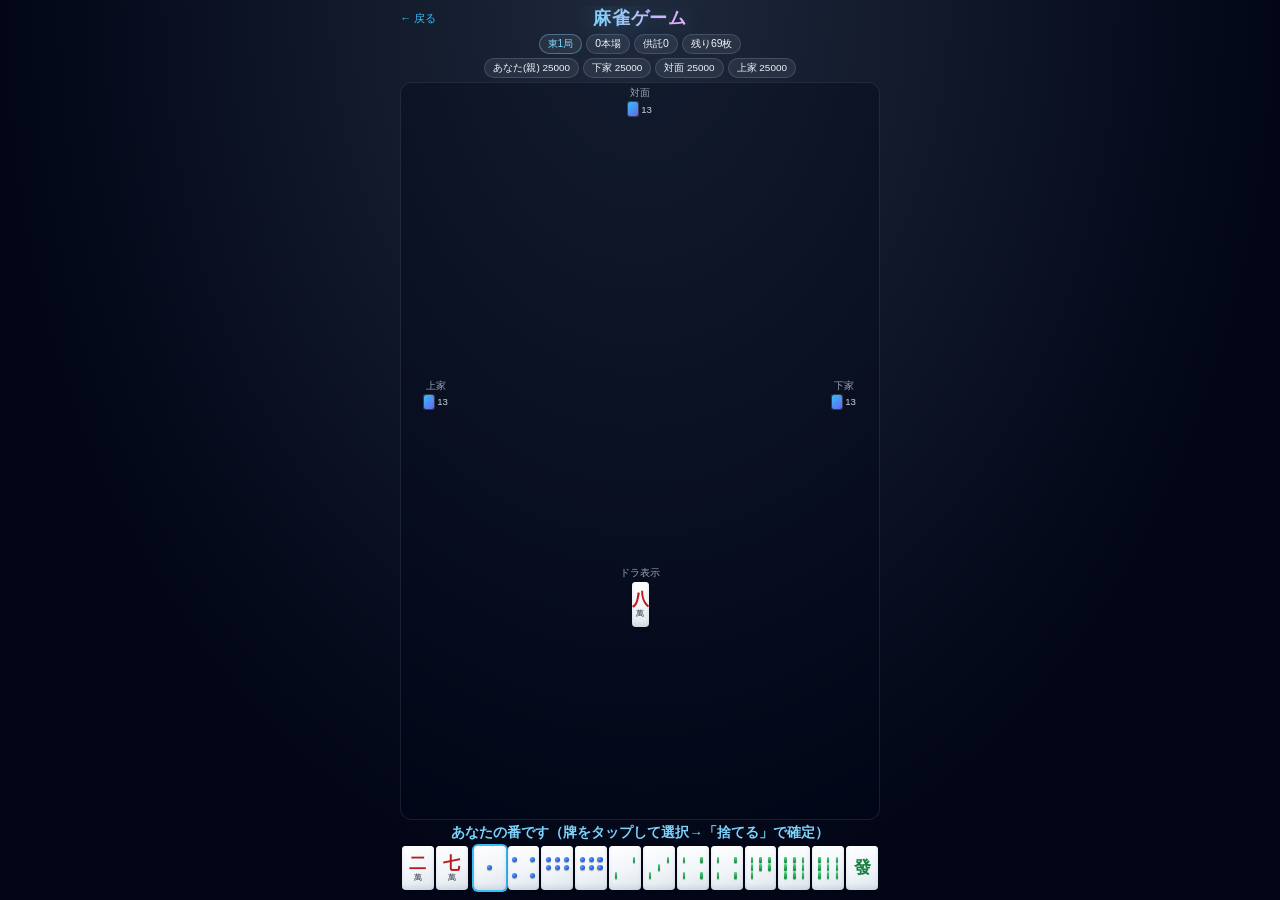
==== mahjong-game/index.html @ b835c9bc "麻雀ゲーム（4人打ち・CPU対戦）の土台を追加 鳴きなしの最小プレイループ（配牌・ツモ・ロン・流局・半荘進行・点数計算） と、CSSのみで描画する牌デザインまでを実装。ポン・チー・カン等の鳴き対応は " ====
<!DOCTYPE html>
<html lang="ja">
<head>
<meta charset="UTF-8">
<meta name="viewport" content="width=device-width, initial-scale=1.0">
<title>麻雀ゲーム</title>
<link rel="stylesheet" href="style.css">
</head>
<body>
  <main>
    <div class="header">
      <a class="back-link" href="../index.html">← 戻る</a>
      <h1>麻雀ゲーム</h1>
    </div>

    <div class="status-bar" id="status-bar"></div>

    <div class="scores-bar" id="scores-bar"></div>

    <div class="table">
      <div class="seat seat-top">
        <p class="seat-label">対面</p>
        <div class="tile-backs" id="hand-count-top"></div>
        <div class="discard-grid" id="discard-top"></div>
      </div>
      <div class="seat seat-left">
        <p class="seat-label">上家</p>
        <div class="tile-backs" id="hand-count-left"></div>
        <div class="discard-grid" id="discard-left"></div>
      </div>
      <div class="seat seat-center">
        <p class="seat-label">ドラ表示</p>
        <div class="dora-tiles" id="dora-tiles"></div>
      </div>
      <div class="seat seat-right">
        <p class="seat-label">下家</p>
        <div class="tile-backs" id="hand-count-right"></div>
        <div class="discard-grid" id="discard-right"></div>
      </div>
      <div class="result-overlay" id="result-overlay"></div>
    </div>

    <p id="message" class="message"></p>

    <div class="hand-row" id="hand-row"></div>

    <div class="action-buttons" id="action-buttons">
      <button class="act-btn" id="btn-discard" hidden>捨てる</button>
      <button class="act-btn" id="btn-riichi" hidden>リーチ</button>
      <button class="act-btn" id="btn-tsumo" hidden>ツモ</button>
      <button class="act-btn" id="btn-ron" hidden>ロン</button>
      <button class="act-btn" id="btn-pon" hidden>ポン</button>
      <button class="act-btn" id="btn-chi" hidden>チー</button>
      <button class="act-btn" id="btn-kan" hidden>カン</button>
      <button class="act-btn act-skip" id="btn-skip" hidden>スキップ</button>
    </div>
  </main>

  <script src="script/tiles.js"></script>
  <script src="script/hand-utils.js"></script>
  <script src="script/shanten.js"></script>
  <script src="script/yaku.js"></script>
  <script src="script/scoring.js"></script>
  <script src="script/ai.js"></script>
  <script src="script/game.js"></script>
  <script src="script/ui.js"></script>
  <script src="script/main.js"></script>
</body>
</html>
---- mahjong-game/style.css ----
* {
  box-sizing: border-box;
}

html, body {
  overscroll-behavior: none;
}

body {
  font-family: "Trebuchet MS", "Segoe UI", "Hiragino Kaku Gothic ProN", sans-serif;
  background: radial-gradient(ellipse at top, #1e293b 0%, #020617 70%);
  color: #f1f5f9;
  display: flex;
  justify-content: center;
  padding: 6px 6px calc(6px + env(safe-area-inset-bottom)) 6px;
  height: 100vh;
  height: 100dvh;
  margin: 0;
  overflow: hidden;
  touch-action: none;
}

main {
  width: 100%;
  max-width: 480px;
  height: 100%;
  min-height: 0;
  overflow: hidden;
  text-align: center;
  display: flex;
  flex-direction: column;
  align-items: center;
  gap: 4px;
}

.header {
  flex-shrink: 0;
  position: relative;
  width: 100%;
  display: flex;
  align-items: center;
  justify-content: center;
}

.back-link {
  position: absolute;
  left: 0;
  top: 50%;
  transform: translateY(-50%);
  font-size: 0.7rem;
  color: #38bdf8;
  text-decoration: none;
  white-space: nowrap;
}

.back-link:hover {
  text-decoration: underline;
}

h1 {
  font-size: 1.1rem;
  margin: 0;
  letter-spacing: 0.04em;
  background: linear-gradient(90deg, #7dd3fc, #f0abfc);
  -webkit-background-clip: text;
  background-clip: text;
  color: transparent;
  text-shadow: 0 0 24px rgba(125, 211, 252, 0.35);
}

.status-bar,
.scores-bar {
  flex-shrink: 0;
  display: flex;
  align-items: center;
  justify-content: center;
  gap: 4px;
  flex-wrap: wrap;
  width: 100%;
}

.chip,
.score-chip {
  background: rgba(148, 163, 184, 0.12);
  border: 1px solid rgba(148, 163, 184, 0.25);
  border-radius: 999px;
  padding: 2px 8px;
  font-size: 0.65rem;
  white-space: nowrap;
}

.chip-round {
  color: #7dd3fc;
  border-color: rgba(125, 211, 252, 0.4);
}

.score-chip {
  font-size: 0.62rem;
}

/* ---- table ---- */

.table {
  flex: 1 1 auto;
  min-height: 0;
  width: 100%;
  overflow: hidden;
  display: grid;
  grid-template-columns: 62px 1fr 62px;
  grid-template-rows: minmax(0, 1fr) minmax(0, 1.5fr);
  grid-template-areas:
    "top top top"
    "left center right";
  gap: 3px;
  background: rgba(2, 6, 23, 0.35);
  border: 1px solid rgba(148, 163, 184, 0.15);
  border-radius: 12px;
  padding: 4px;
}

.seat {
  min-width: 0;
  min-height: 0;
  overflow: hidden;
  display: flex;
  flex-direction: column;
  align-items: center;
  gap: 2px;
}

.seat-top {
  grid-area: top;
}

.seat-left {
  grid-area: left;
}

.seat-right {
  grid-area: right;
}

.seat-center {
  grid-area: center;
  justify-content: center;
}

.seat-label {
  flex-shrink: 0;
  margin: 0;
  font-size: 0.6rem;
  color: #94a3b8;
}

.tile-backs {
  flex-shrink: 0;
  display: flex;
  align-items: center;
  gap: 3px;
  font-size: 0.6rem;
  color: #cbd5e1;
}

.back-tile {
  display: inline-block;
  width: 10px;
  height: 14px;
  border-radius: 2px;
  background: linear-gradient(135deg, #38bdf8, #6366f1);
  box-shadow: 0 0 0 1px rgba(148, 163, 184, 0.3);
}

.discard-grid {
  flex: 1 1 auto;
  min-height: 0;
  width: 100%;
  overflow-y: auto;
  display: grid;
  grid-template-columns: repeat(5, 1fr);
  gap: 2px;
  align-content: start;
  scrollbar-width: none;
}

.discard-grid::-webkit-scrollbar {
  display: none;
}

.d-tile {
  border-radius: 3px;
  font-size: 0.55rem;
  padding: 2px 0;
}

.dora-tiles {
  display: flex;
  gap: 4px;
  justify-content: center;
  flex-wrap: wrap;
}

.result-overlay {
  grid-column: 1 / -1;
  grid-row: 1 / -1;
  display: none;
  align-items: center;
  justify-content: center;
  background: rgba(2, 6, 23, 0.88);
  border-radius: 10px;
  padding: 10px;
  overflow-y: auto;
}

.result-overlay.show {
  display: flex;
}

.result-card {
  max-width: 100%;
  text-align: center;
}

.result-title {
  font-size: 1rem;
  font-weight: bold;
  color: #facc15;
  margin: 0 0 6px;
}

.result-yaku {
  font-size: 0.7rem;
  color: #e2e8f0;
  margin: 0 0 4px;
  line-height: 1.5;
}

.result-score {
  font-size: 0.85rem;
  color: #7dd3fc;
  margin: 0 0 10px;
}

.result-next-btn {
  background: linear-gradient(135deg, #38bdf8, #6366f1);
  color: #f8fafc;
  border: none;
  border-radius: 999px;
  padding: 8px 20px;
  font-size: 0.8rem;
  font-weight: bold;
  cursor: pointer;
}

.tile-mini {
  font-size: 0.65rem;
  padding: 4px 3px;
  min-width: 20px;
  border-radius: 4px;
}

/* ---- message ---- */

.message {
  flex-shrink: 0;
  margin: 0;
  font-size: 0.85rem;
  font-weight: bold;
  color: #7dd3fc;
  min-height: 1.1em;
}

/* ---- hand ---- */

.hand-row {
  flex-shrink: 0;
  display: flex;
  gap: 2px;
  width: 100%;
  padding: 0 2px;
}

.tile {
  flex: 1 1 0;
  min-width: 0;
  border-radius: 4px;
  padding: 8px 0;
  font-size: 0.9rem;
  cursor: pointer;
  user-select: none;
  -webkit-tap-highlight-color: transparent;
  transition: transform 0.1s;
}

.tile.selected {
  transform: translateY(-8px);
}

.tile.drawn {
  margin-left: 4px;
}

/* ---- 牌の柄（萬子=漢数字／筒子=丸／索子=棒／字牌=漢字） ---- */

.tile,
.d-tile,
.tile-mini {
  display: flex;
  flex-direction: column;
  align-items: center;
  justify-content: center;
  background: linear-gradient(160deg, #ffffff 0%, #f1f5f9 55%, #dde4ec 100%);
  box-shadow: inset 0 1px 0 rgba(255, 255, 255, 0.9), inset 0 -3px 4px rgba(15, 23, 42, 0.08),
    0 2px 3px rgba(2, 6, 23, 0.45);
}

.tile.selected,
.tile.drawn {
  box-shadow: inset 0 1px 0 rgba(255, 255, 255, 0.9), inset 0 -3px 4px rgba(15, 23, 42, 0.08),
    0 0 0 2px #38bdf8, 0 2px 4px rgba(2, 6, 23, 0.5);
}

.pai-kanji {
  display: block;
  font-family: "Hiragino Mincho ProN", "Yu Mincho", "MS Mincho", serif;
  font-size: 1.2em;
  font-weight: bold;
  line-height: 1.1;
  color: #1e293b;
}

.pai-kanji-red {
  color: #b91c1c;
}

.pai-suit-label {
  display: block;
  font-family: "Hiragino Mincho ProN", "Yu Mincho", "MS Mincho", serif;
  font-size: 0.55em;
  line-height: 1.2;
  color: #1e293b;
}

.pai-green .pai-kanji {
  color: #15803d;
}

.pai-red .pai-kanji {
  color: #b91c1c;
}

.pip-grid {
  display: grid;
  grid-template-columns: repeat(3, 1fr);
  grid-template-rows: repeat(3, 1fr);
  gap: 4%;
  width: 80%;
  height: 80%;
  justify-items: center;
  align-items: center;
}

.pip-dot {
  width: 0.36em;
  height: 0.36em;
  border-radius: 50%;
  background: radial-gradient(circle at 35% 30%, #60a5fa, #1d4ed8 70%);
  box-shadow: 0 1px 1px rgba(15, 23, 42, 0.4);
}

.pip-bar {
  width: 0.16em;
  height: 0.46em;
  border-radius: 1px;
  background: linear-gradient(180deg, #4ade80, #15803d);
  box-shadow: 0 1px 1px rgba(15, 23, 42, 0.35);
}

/* 1〜5個は伝統的なサイコロ目配置、6〜9個はグリッドに自然に敷き詰める */
.pip-grid[data-count="1"] .pip {
  grid-row: 2;
  grid-column: 2;
}

.pip-grid[data-count="2"] .pip:nth-child(1) {
  grid-row: 1;
  grid-column: 3;
}
.pip-grid[data-count="2"] .pip:nth-child(2) {
  grid-row: 3;
  grid-column: 1;
}

.pip-grid[data-count="3"] .pip:nth-child(1) {
  grid-row: 1;
  grid-column: 3;
}
.pip-grid[data-count="3"] .pip:nth-child(2) {
  grid-row: 2;
  grid-column: 2;
}
.pip-grid[data-count="3"] .pip:nth-child(3) {
  grid-row: 3;
  grid-column: 1;
}

.pip-grid[data-count="4"] .pip:nth-child(1) {
  grid-row: 1;
  grid-column: 1;
}
.pip-grid[data-count="4"] .pip:nth-child(2) {
  grid-row: 1;
  grid-column: 3;
}
.pip-grid[data-count="4"] .pip:nth-child(3) {
  grid-row: 3;
  grid-column: 1;
}
.pip-grid[data-count="4"] .pip:nth-child(4) {
  grid-row: 3;
  grid-column: 3;
}

.pip-grid[data-count="5"] .pip:nth-child(1) {
  grid-row: 1;
  grid-column: 1;
}
.pip-grid[data-count="5"] .pip:nth-child(2) {
  grid-row: 1;
  grid-column: 3;
}
.pip-grid[data-count="5"] .pip:nth-child(3) {
  grid-row: 2;
  grid-column: 2;
}
.pip-grid[data-count="5"] .pip:nth-child(4) {
  grid-row: 3;
  grid-column: 1;
}
.pip-grid[data-count="5"] .pip:nth-child(5) {
  grid-row: 3;
  grid-column: 3;
}

.pip-compact {
  width: 7px;
  height: 7px;
}

.pip-bar.pip-compact {
  width: 4px;
  height: 9px;
}

.pip-compact-num {
  font-size: 0.95em;
  font-weight: bold;
  margin-left: 2px;
  color: #1e293b;
}

.pai-haku {
  display: block;
  width: 62%;
  height: 55%;
  border: 3px double #b91c1c;
  border-radius: 3px;
}

.pai-haku-face {
  background: linear-gradient(160deg, #ffffff 0%, #fef2f2 55%, #fee2e2 100%);
}

/* ---- actions ---- */

.action-buttons {
  flex-shrink: 0;
  display: flex;
  gap: 4px;
  width: 100%;
  flex-wrap: wrap;
  justify-content: center;
}

.act-btn {
  flex: 1 1 auto;
  min-width: 52px;
  background: linear-gradient(135deg, #38bdf8, #6366f1);
  color: #f8fafc;
  border: none;
  border-radius: 8px;
  padding: 8px 4px;
  font-size: 0.75rem;
  font-weight: bold;
  cursor: pointer;
  box-shadow: 0 3px 10px rgba(56, 189, 248, 0.35);
  -webkit-tap-highlight-color: transparent;
}

.act-btn:active {
  transform: translateY(1px);
}

.act-skip {
  background: rgba(148, 163, 184, 0.2);
  box-shadow: none;
}
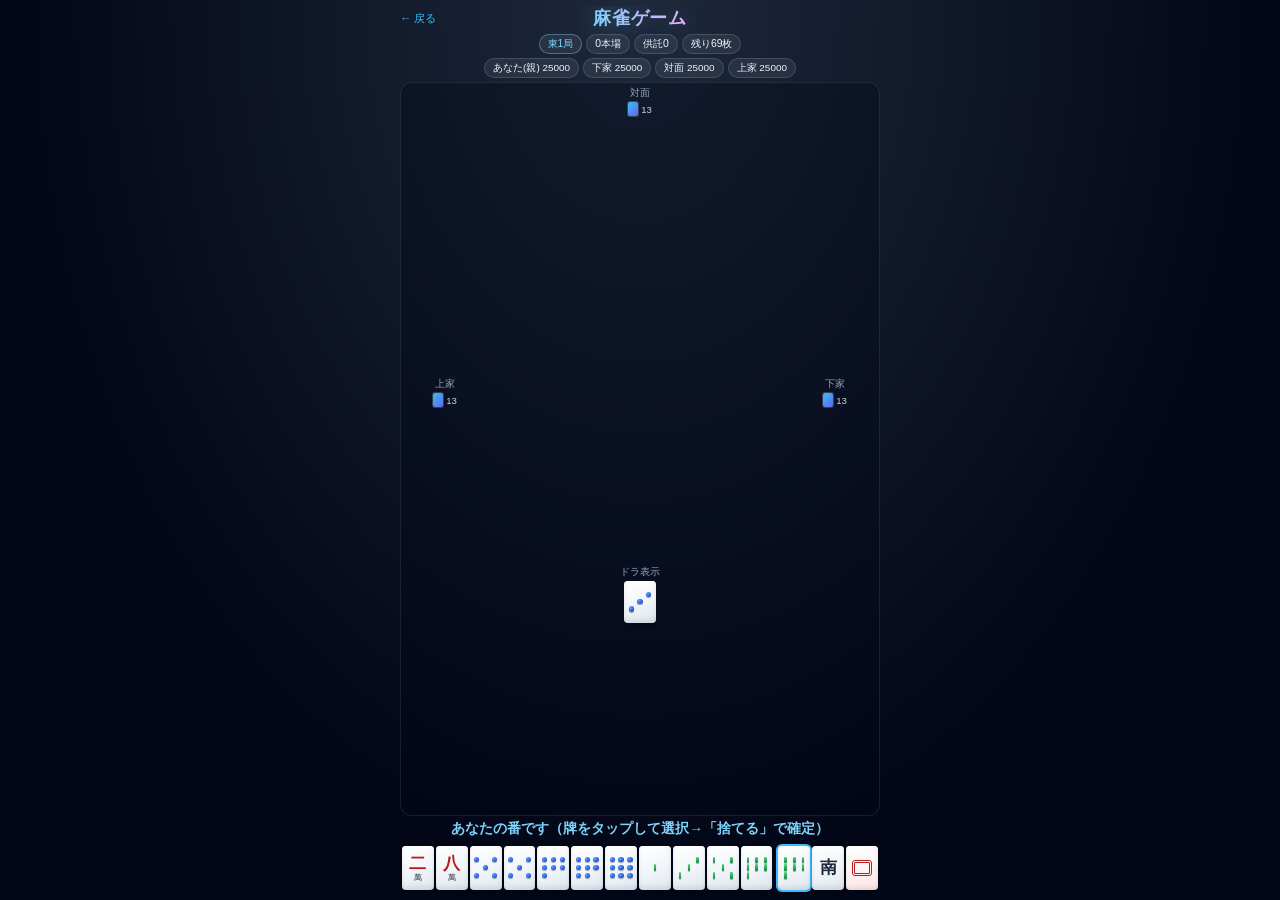
==== commit bb3f3ee2: "麻雀ゲームに鳴き対応（ポン・チー・カン）を追加、牌デザインを調整 ポン・チー・カン（暗槓・明槓・加槓）、嶺上ツモ、カンドラ、四開槓による 途中流局に対応。あわせて牌デザインをCSSのみで麻雀牌風に描画" ====
--- a/mahjong-game/index.html
+++ b/mahjong-game/index.html
@@ -42,6 +42,8 @@
 
     <p id="message" class="message"></p>
 
+    <div class="melds-row" id="human-melds"></div>
+
     <div class="hand-row" id="hand-row"></div>
 
     <div class="action-buttons" id="action-buttons">
--- a/mahjong-game/style.css
+++ b/mahjong-game/style.css
@@ -106,7 +106,7 @@
   width: 100%;
   overflow: hidden;
   display: grid;
-  grid-template-columns: 62px 1fr 62px;
+  grid-template-columns: 80px 1fr 80px;
   grid-template-rows: minmax(0, 1fr) minmax(0, 1.5fr);
   grid-template-areas:
     "top top top"
@@ -175,10 +175,11 @@
   min-height: 0;
   width: 100%;
   overflow-y: auto;
-  display: grid;
-  grid-template-columns: repeat(5, 1fr);
-  gap: 2px;
-  align-content: start;
+  display: flex;
+  flex-wrap: wrap;
+  align-content: flex-start;
+  justify-content: center;
+  gap: 3px;
   scrollbar-width: none;
 }
 
@@ -187,9 +188,12 @@
 }
 
 .d-tile {
+  flex: 0 0 auto;
+  width: 32px;
+  height: 42px;
   border-radius: 3px;
-  font-size: 0.55rem;
-  padding: 2px 0;
+  font-size: 0.9rem;
+  padding: 0;
 }
 
 .dora-tiles {
@@ -252,9 +256,11 @@
 }
 
 .tile-mini {
-  font-size: 0.65rem;
-  padding: 4px 3px;
-  min-width: 20px;
+  flex: 0 0 auto;
+  width: 32px;
+  height: 42px;
+  font-size: 0.9rem;
+  padding: 0;
   border-radius: 4px;
 }
 
@@ -267,6 +273,37 @@
   font-weight: bold;
   color: #7dd3fc;
   min-height: 1.1em;
+}
+
+/* ---- melds ---- */
+
+.melds-row {
+  flex-shrink: 0;
+  display: flex;
+  gap: 6px;
+  justify-content: center;
+  flex-wrap: wrap;
+  width: 100%;
+}
+
+.meld-group {
+  display: flex;
+  gap: 1px;
+  padding: 2px;
+  background: rgba(148, 163, 184, 0.1);
+  border-radius: 4px;
+}
+
+.meld-group .tile {
+  flex: none;
+  width: 20px;
+  padding: 4px 0;
+  font-size: 0.6rem;
+  cursor: default;
+}
+
+.meld-group .back-mini {
+  background: linear-gradient(135deg, #38bdf8, #6366f1);
 }
 
 /* ---- hand ---- */
@@ -439,23 +476,6 @@
 .pip-grid[data-count="5"] .pip:nth-child(5) {
   grid-row: 3;
   grid-column: 3;
-}
-
-.pip-compact {
-  width: 7px;
-  height: 7px;
-}
-
-.pip-bar.pip-compact {
-  width: 4px;
-  height: 9px;
-}
-
-.pip-compact-num {
-  font-size: 0.95em;
-  font-weight: bold;
-  margin-left: 2px;
-  color: #1e293b;
 }
 
 .pai-haku {
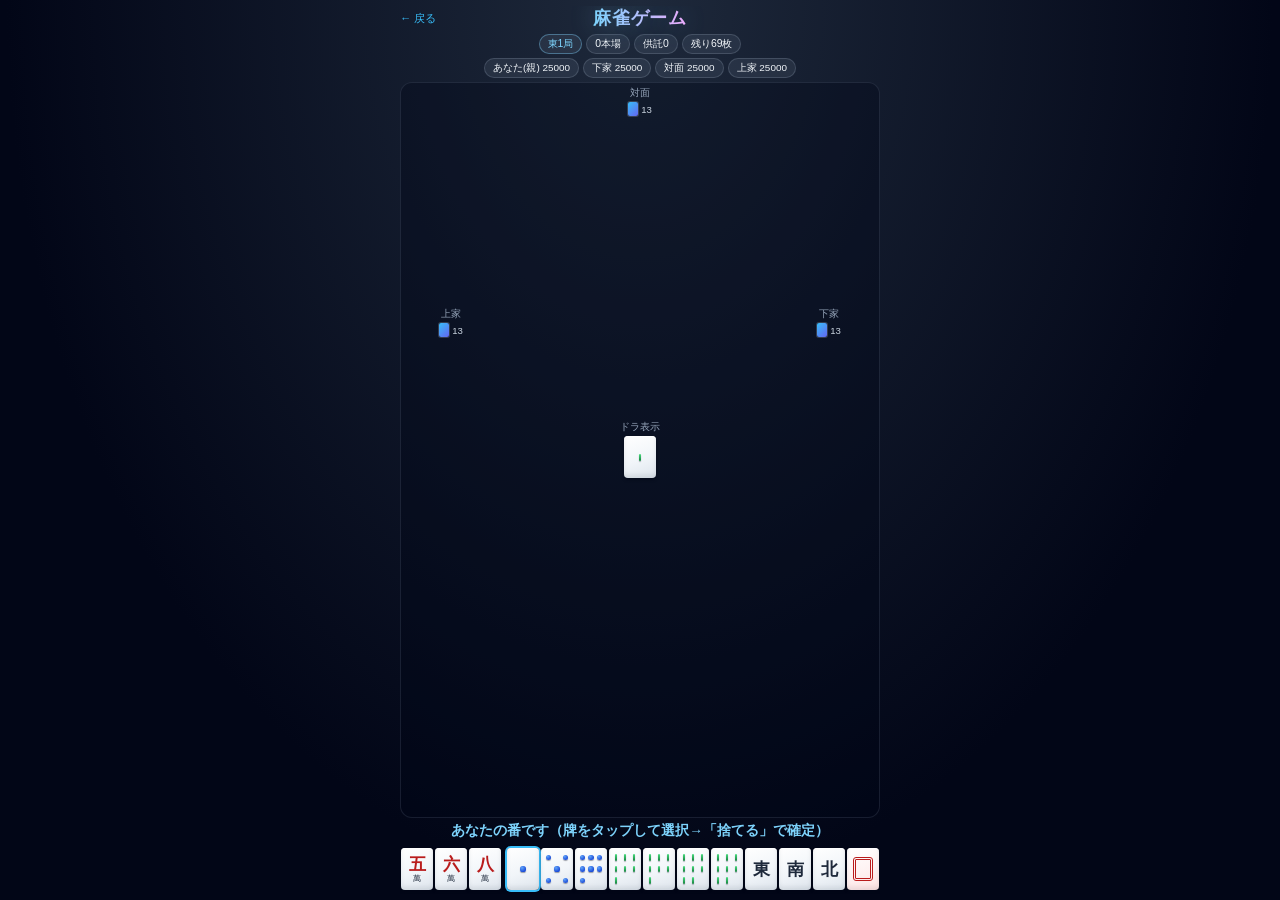
==== commit 9c19aa48: "麻雀ゲームにリーチ・一発・フリテン・槍槓を実装、卓表示を実物の向きに調整 リーチ宣言（ダブルリーチ・一発判定含む）、フリテン（永久・一時）によるロン 制限、加槓に対する槍槓を追加。あわせて卓表示を見直" ====
--- a/mahjong-game/index.html
+++ b/mahjong-game/index.html
@@ -37,6 +37,9 @@
         <div class="tile-backs" id="hand-count-right"></div>
         <div class="discard-grid" id="discard-right"></div>
       </div>
+      <div class="seat seat-bottom">
+        <div class="discard-grid" id="discard-self"></div>
+      </div>
       <div class="result-overlay" id="result-overlay"></div>
     </div>
 
--- a/mahjong-game/style.css
+++ b/mahjong-game/style.css
@@ -98,6 +98,12 @@
   font-size: 0.62rem;
 }
 
+.riichi-chip {
+  color: #facc15;
+  border-color: rgba(250, 204, 21, 0.5);
+  box-shadow: 0 0 6px rgba(250, 204, 21, 0.4);
+}
+
 /* ---- table ---- */
 
 .table {
@@ -106,11 +112,12 @@
   width: 100%;
   overflow: hidden;
   display: grid;
-  grid-template-columns: 80px 1fr 80px;
-  grid-template-rows: minmax(0, 1fr) minmax(0, 1.5fr);
+  grid-template-columns: 92px 1fr 92px;
+  grid-template-rows: minmax(0, 1fr) minmax(0, 1.3fr) minmax(0, 1fr);
   grid-template-areas:
     "top top top"
-    "left center right";
+    "left center right"
+    "bottom bottom bottom";
   gap: 3px;
   background: rgba(2, 6, 23, 0.35);
   border: 1px solid rgba(148, 163, 184, 0.15);
@@ -138,6 +145,10 @@
 
 .seat-right {
   grid-area: right;
+}
+
+.seat-bottom {
+  grid-area: bottom;
 }
 
 .seat-center {
@@ -178,9 +189,24 @@
   display: flex;
   flex-wrap: wrap;
   align-content: flex-start;
-  justify-content: center;
+  justify-content: flex-start;
   gap: 3px;
   scrollbar-width: none;
+}
+
+/* 上家は上から下へ、下家は下から上へ捨てていき、列が埋まったら右へ新しい列を作る */
+.seat-left .discard-grid,
+.seat-right .discard-grid {
+  overflow-x: auto;
+  overflow-y: hidden;
+}
+
+.seat-left .discard-grid {
+  flex-direction: column;
+}
+
+.seat-right .discard-grid {
+  flex-direction: column-reverse;
 }
 
 .discard-grid::-webkit-scrollbar {
@@ -194,6 +220,38 @@
   border-radius: 3px;
   font-size: 0.9rem;
   padding: 0;
+}
+
+/* 本物の麻雀卓の向き：対面=180度／上家=90度／下家=270度 */
+.d-tile-wrap-90,
+.d-tile-wrap-270 {
+  flex: 0 0 auto;
+  width: 42px;
+  height: 32px;
+  display: flex;
+  align-items: center;
+  justify-content: center;
+}
+
+.d-tile-wrap-90 .d-tile {
+  transform: rotate(90deg);
+}
+
+.d-tile-wrap-270 .d-tile {
+  transform: rotate(270deg);
+}
+
+.d-tile-wrap-180 {
+  flex: 0 0 auto;
+  width: 32px;
+  height: 42px;
+  display: flex;
+  align-items: center;
+  justify-content: center;
+}
+
+.d-tile-wrap-180 .d-tile {
+  transform: rotate(180deg);
 }
 
 .dora-tiles {
@@ -297,7 +355,7 @@
 .meld-group .tile {
   flex: none;
   width: 20px;
-  padding: 4px 0;
+  height: 27px;
   font-size: 0.6rem;
   cursor: default;
 }
@@ -311,16 +369,18 @@
 .hand-row {
   flex-shrink: 0;
   display: flex;
+  justify-content: center;
   gap: 2px;
   width: 100%;
   padding: 0 2px;
 }
 
 .tile {
-  flex: 1 1 0;
-  min-width: 0;
+  flex: 0 0 auto;
+  width: 32px;
+  height: 42px;
   border-radius: 4px;
-  padding: 8px 0;
+  padding: 0;
   font-size: 0.9rem;
   cursor: pointer;
   user-select: none;
@@ -524,3 +584,8 @@
   background: rgba(148, 163, 184, 0.2);
   box-shadow: none;
 }
+
+.act-armed {
+  background: linear-gradient(135deg, #facc15, #f97316);
+  box-shadow: 0 0 10px rgba(250, 204, 21, 0.6);
+}
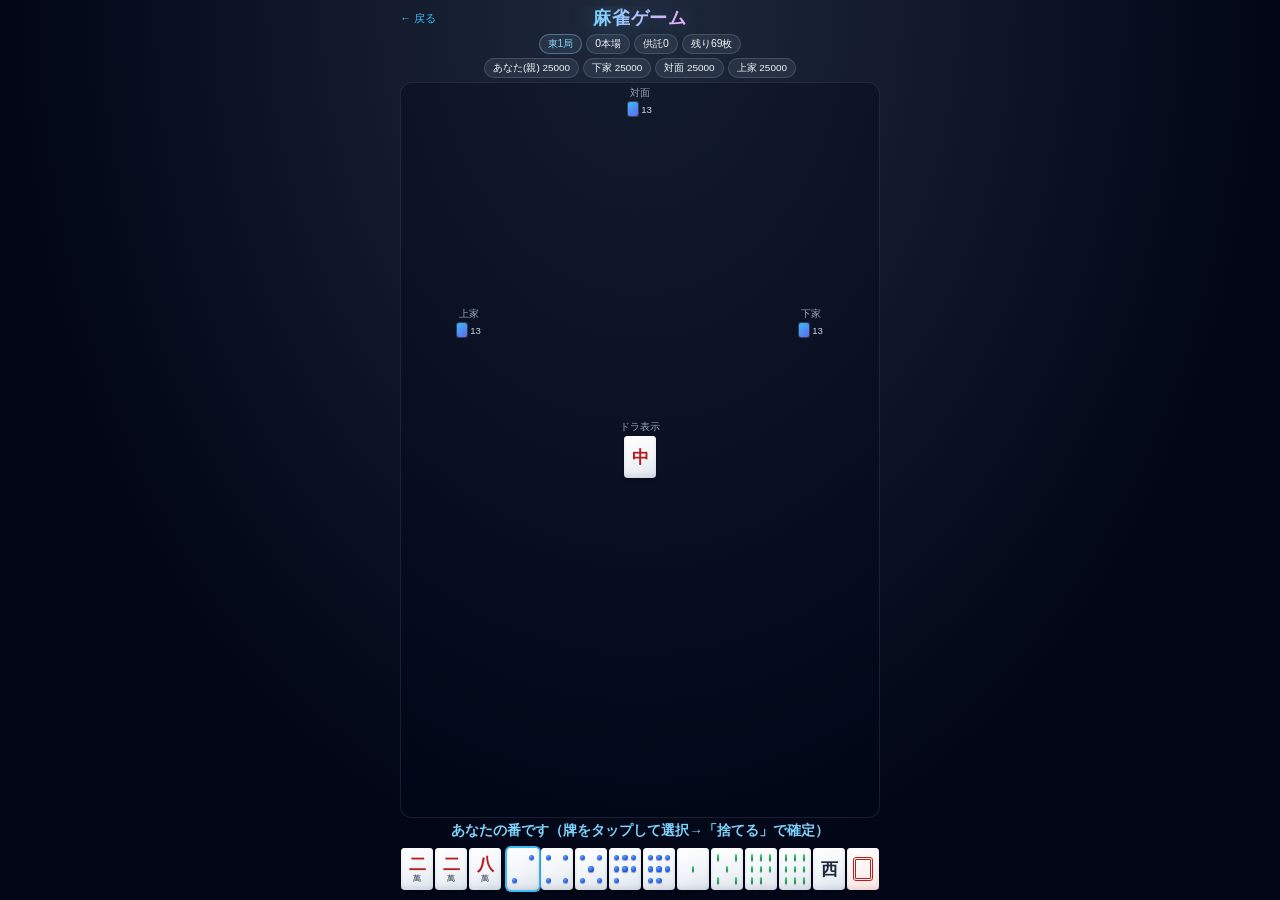
==== commit 98d8218a: "麻雀ゲームにCPU AIを実装、対局後の局送りバグを修正、卓表示を調整 CPUの打牌・鳴き判断をシャンテン数最小化ベースの簡易AIに置き換え （フェーズ7）。また「次の局へ」を押すとphaseが前局の" ====
--- a/mahjong-game/index.html
+++ b/mahjong-game/index.html
@@ -21,11 +21,13 @@
       <div class="seat seat-top">
         <p class="seat-label">対面</p>
         <div class="tile-backs" id="hand-count-top"></div>
+        <div class="melds-row-mini" id="melds-top"></div>
         <div class="discard-grid" id="discard-top"></div>
       </div>
       <div class="seat seat-left">
         <p class="seat-label">上家</p>
         <div class="tile-backs" id="hand-count-left"></div>
+        <div class="melds-row-mini" id="melds-left"></div>
         <div class="discard-grid" id="discard-left"></div>
       </div>
       <div class="seat seat-center">
@@ -35,6 +37,7 @@
       <div class="seat seat-right">
         <p class="seat-label">下家</p>
         <div class="tile-backs" id="hand-count-right"></div>
+        <div class="melds-row-mini" id="melds-right"></div>
         <div class="discard-grid" id="discard-right"></div>
       </div>
       <div class="seat seat-bottom">
--- a/mahjong-game/style.css
+++ b/mahjong-game/style.css
@@ -112,7 +112,7 @@
   width: 100%;
   overflow: hidden;
   display: grid;
-  grid-template-columns: 92px 1fr 92px;
+  grid-template-columns: 128px 1fr 128px;
   grid-template-rows: minmax(0, 1fr) minmax(0, 1.3fr) minmax(0, 1fr);
   grid-template-areas:
     "top top top"
@@ -172,6 +172,34 @@
   color: #cbd5e1;
 }
 
+.melds-row-mini {
+  flex-shrink: 0;
+  display: flex;
+  gap: 2px;
+  flex-wrap: wrap;
+  justify-content: center;
+  max-height: 56px;
+  overflow-y: auto;
+  scrollbar-width: none;
+}
+
+.melds-row-mini::-webkit-scrollbar {
+  display: none;
+}
+
+/* 副露の牌も本物の卓の向きに合わせる：対面=180度／上家=90度／下家=270度 */
+.seat-top .meld-group .tile {
+  transform: rotate(180deg);
+}
+
+.seat-left .meld-group .tile {
+  transform: rotate(90deg);
+}
+
+.seat-right .meld-group .tile {
+  transform: rotate(270deg);
+}
+
 .back-tile {
   display: inline-block;
   width: 10px;
@@ -194,19 +222,35 @@
   scrollbar-width: none;
 }
 
-/* 上家は上から下へ、下家は下から上へ捨てていき、列が埋まったら右へ新しい列を作る */
+/* 上家・下家：5行で1列。収まらなければ牌のサイズを保ったまま横に列を増やす */
 .seat-left .discard-grid,
 .seat-right .discard-grid {
-  overflow-x: auto;
-  overflow-y: hidden;
-}
-
+  width: 100%;
+  display: grid;
+  grid-auto-flow: column;
+  grid-template-rows: repeat(5, 22px);
+  grid-auto-columns: 29px;
+  gap: 2px;
+  align-content: start;
+  overflow: visible;
+}
+
+/* 下家は下から上へ積む（グリッド全体を上下反転させ、牌ごとに反転を打ち消す） */
+.seat-right .discard-grid {
+  transform: scaleY(-1);
+}
+
+.seat-right .discard-grid > * {
+  transform: scaleY(-1);
+}
+
+/* 上家は1列目が中央側（右）に来るよう、列が伸びる向きを左右反転する */
 .seat-left .discard-grid {
-  flex-direction: column;
-}
-
-.seat-right .discard-grid {
-  flex-direction: column-reverse;
+  transform: scaleX(-1);
+}
+
+.seat-left .discard-grid > * {
+  transform: scaleX(-1);
 }
 
 .discard-grid::-webkit-scrollbar {
@@ -225,20 +269,19 @@
 /* 本物の麻雀卓の向き：対面=180度／上家=90度／下家=270度 */
 .d-tile-wrap-90,
 .d-tile-wrap-270 {
-  flex: 0 0 auto;
-  width: 42px;
-  height: 32px;
+  width: 29px;
+  height: 22px;
   display: flex;
   align-items: center;
   justify-content: center;
 }
 
 .d-tile-wrap-90 .d-tile {
-  transform: rotate(90deg);
+  transform: rotate(90deg) scale(0.69);
 }
 
 .d-tile-wrap-270 .d-tile {
-  transform: rotate(270deg);
+  transform: rotate(270deg) scale(0.69);
 }
 
 .d-tile-wrap-180 {
@@ -354,9 +397,9 @@
 
 .meld-group .tile {
   flex: none;
-  width: 20px;
-  height: 27px;
-  font-size: 0.6rem;
+  width: 18px;
+  height: 24px;
+  font-size: 0.55rem;
   cursor: default;
 }
 
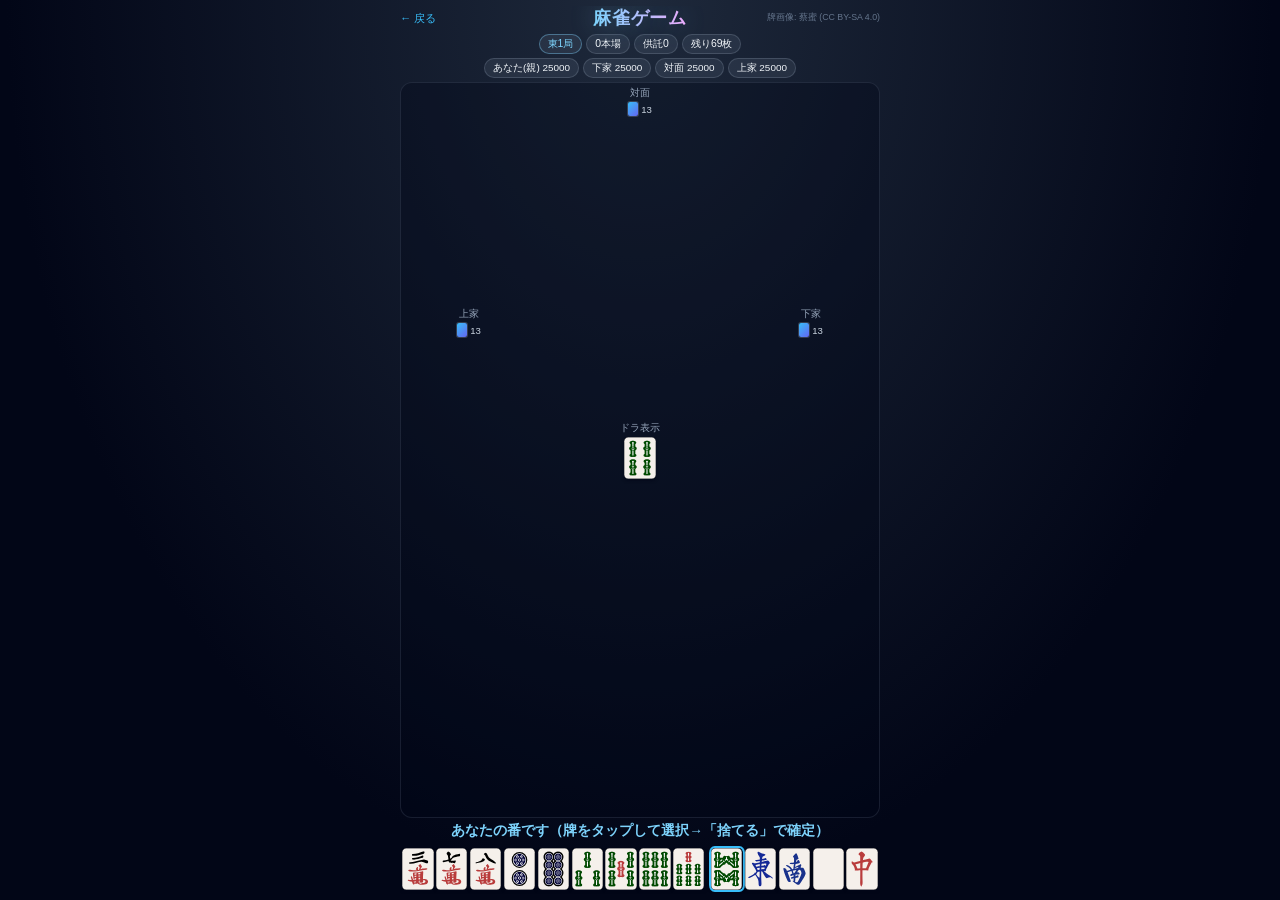
==== commit bb54b11e: "麻雀ゲームの牌デザインをWikimedia Commonsの牌画像に置き換え 自作CSS/SVG描画から、Wikimedia Commonsの牌画像セット（作者:蔡蜜、 CC BY-SA 4.0）に切" ====
--- a/mahjong-game/index.html
+++ b/mahjong-game/index.html
@@ -11,6 +11,7 @@
     <div class="header">
       <a class="back-link" href="../index.html">← 戻る</a>
       <h1>麻雀ゲーム</h1>
+      <a class="credit-link" href="https://commons.wikimedia.org/wiki/Category:SVG_Planar_illustrations_of_Mahjong_tiles" target="_blank" rel="noopener">牌画像: 蔡蜜 (CC BY-SA 4.0)</a>
     </div>
 
     <div class="status-bar" id="status-bar"></div>
--- a/mahjong-game/style.css
+++ b/mahjong-game/style.css
@@ -54,6 +54,21 @@
 }
 
 .back-link:hover {
+  text-decoration: underline;
+}
+
+.credit-link {
+  position: absolute;
+  right: 0;
+  top: 50%;
+  transform: translateY(-50%);
+  font-size: 0.55rem;
+  color: #64748b;
+  text-decoration: none;
+  white-space: nowrap;
+}
+
+.credit-link:hover {
   text-decoration: underline;
 }
 
@@ -183,21 +198,14 @@
   scrollbar-width: none;
 }
 
+.melds-row-mini:not(:empty) {
+  padding-bottom: 3px;
+  margin-bottom: 2px;
+  border-bottom: 1px solid rgba(148, 163, 184, 0.25);
+}
+
 .melds-row-mini::-webkit-scrollbar {
   display: none;
-}
-
-/* 副露の牌も本物の卓の向きに合わせる：対面=180度／上家=90度／下家=270度 */
-.seat-top .meld-group .tile {
-  transform: rotate(180deg);
-}
-
-.seat-left .meld-group .tile {
-  transform: rotate(90deg);
-}
-
-.seat-right .meld-group .tile {
-  transform: rotate(270deg);
 }
 
 .back-tile {
@@ -222,6 +230,12 @@
   scrollbar-width: none;
 }
 
+/* 対面は自分の並びを180度回転させた配置（右下から左上へ積む） */
+.seat-top .discard-grid {
+  flex-direction: row-reverse;
+  flex-wrap: wrap-reverse;
+}
+
 /* 上家・下家：5行で1列。収まらなければ牌のサイズを保ったまま横に列を増やす */
 .seat-left .discard-grid,
 .seat-right .discard-grid {
@@ -259,8 +273,8 @@
 
 .d-tile {
   flex: 0 0 auto;
-  width: 32px;
-  height: 42px;
+  width: 22px;
+  height: 29px;
   border-radius: 3px;
   font-size: 0.9rem;
   padding: 0;
@@ -277,17 +291,17 @@
 }
 
 .d-tile-wrap-90 .d-tile {
-  transform: rotate(90deg) scale(0.69);
+  transform: rotate(90deg);
 }
 
 .d-tile-wrap-270 .d-tile {
-  transform: rotate(270deg) scale(0.69);
+  transform: rotate(270deg);
 }
 
 .d-tile-wrap-180 {
   flex: 0 0 auto;
-  width: 32px;
-  height: 42px;
+  width: 22px;
+  height: 29px;
   display: flex;
   align-items: center;
   justify-content: center;
@@ -431,6 +445,16 @@
   transition: transform 0.1s;
 }
 
+/* 手牌は画面幅に応じて自動的に縮む（幅32pxを上限に、入りきらない時だけ縮小） */
+.hand-row .tile {
+  flex: 1 1 0;
+  min-width: 0;
+  max-width: 32px;
+  width: auto;
+  height: auto;
+  aspect-ratio: 32 / 42;
+}
+
 .tile.selected {
   transform: translateY(-8px);
 }
@@ -439,158 +463,28 @@
   margin-left: 4px;
 }
 
-/* ---- 牌の柄（萬子=漢数字／筒子=丸／索子=棒／字牌=漢字） ---- */
+/* ---- 牌の見た目（Wikimedia Commonsの牌画像を使用） ---- */
 
 .tile,
 .d-tile,
 .tile-mini {
   display: flex;
-  flex-direction: column;
-  align-items: center;
-  justify-content: center;
-  background: linear-gradient(160deg, #ffffff 0%, #f1f5f9 55%, #dde4ec 100%);
-  box-shadow: inset 0 1px 0 rgba(255, 255, 255, 0.9), inset 0 -3px 4px rgba(15, 23, 42, 0.08),
-    0 2px 3px rgba(2, 6, 23, 0.45);
+  align-items: center;
+  justify-content: center;
+  border-radius: 12%;
+  box-shadow: 0 2px 3px rgba(2, 6, 23, 0.5);
 }
 
 .tile.selected,
 .tile.drawn {
-  box-shadow: inset 0 1px 0 rgba(255, 255, 255, 0.9), inset 0 -3px 4px rgba(15, 23, 42, 0.08),
-    0 0 0 2px #38bdf8, 0 2px 4px rgba(2, 6, 23, 0.5);
-}
-
-.pai-kanji {
-  display: block;
-  font-family: "Hiragino Mincho ProN", "Yu Mincho", "MS Mincho", serif;
-  font-size: 1.2em;
-  font-weight: bold;
-  line-height: 1.1;
-  color: #1e293b;
-}
-
-.pai-kanji-red {
-  color: #b91c1c;
-}
-
-.pai-suit-label {
-  display: block;
-  font-family: "Hiragino Mincho ProN", "Yu Mincho", "MS Mincho", serif;
-  font-size: 0.55em;
-  line-height: 1.2;
-  color: #1e293b;
-}
-
-.pai-green .pai-kanji {
-  color: #15803d;
-}
-
-.pai-red .pai-kanji {
-  color: #b91c1c;
-}
-
-.pip-grid {
-  display: grid;
-  grid-template-columns: repeat(3, 1fr);
-  grid-template-rows: repeat(3, 1fr);
-  gap: 4%;
-  width: 80%;
-  height: 80%;
-  justify-items: center;
-  align-items: center;
-}
-
-.pip-dot {
-  width: 0.36em;
-  height: 0.36em;
-  border-radius: 50%;
-  background: radial-gradient(circle at 35% 30%, #60a5fa, #1d4ed8 70%);
-  box-shadow: 0 1px 1px rgba(15, 23, 42, 0.4);
-}
-
-.pip-bar {
-  width: 0.16em;
-  height: 0.46em;
-  border-radius: 1px;
-  background: linear-gradient(180deg, #4ade80, #15803d);
-  box-shadow: 0 1px 1px rgba(15, 23, 42, 0.35);
-}
-
-/* 1〜5個は伝統的なサイコロ目配置、6〜9個はグリッドに自然に敷き詰める */
-.pip-grid[data-count="1"] .pip {
-  grid-row: 2;
-  grid-column: 2;
-}
-
-.pip-grid[data-count="2"] .pip:nth-child(1) {
-  grid-row: 1;
-  grid-column: 3;
-}
-.pip-grid[data-count="2"] .pip:nth-child(2) {
-  grid-row: 3;
-  grid-column: 1;
-}
-
-.pip-grid[data-count="3"] .pip:nth-child(1) {
-  grid-row: 1;
-  grid-column: 3;
-}
-.pip-grid[data-count="3"] .pip:nth-child(2) {
-  grid-row: 2;
-  grid-column: 2;
-}
-.pip-grid[data-count="3"] .pip:nth-child(3) {
-  grid-row: 3;
-  grid-column: 1;
-}
-
-.pip-grid[data-count="4"] .pip:nth-child(1) {
-  grid-row: 1;
-  grid-column: 1;
-}
-.pip-grid[data-count="4"] .pip:nth-child(2) {
-  grid-row: 1;
-  grid-column: 3;
-}
-.pip-grid[data-count="4"] .pip:nth-child(3) {
-  grid-row: 3;
-  grid-column: 1;
-}
-.pip-grid[data-count="4"] .pip:nth-child(4) {
-  grid-row: 3;
-  grid-column: 3;
-}
-
-.pip-grid[data-count="5"] .pip:nth-child(1) {
-  grid-row: 1;
-  grid-column: 1;
-}
-.pip-grid[data-count="5"] .pip:nth-child(2) {
-  grid-row: 1;
-  grid-column: 3;
-}
-.pip-grid[data-count="5"] .pip:nth-child(3) {
-  grid-row: 2;
-  grid-column: 2;
-}
-.pip-grid[data-count="5"] .pip:nth-child(4) {
-  grid-row: 3;
-  grid-column: 1;
-}
-.pip-grid[data-count="5"] .pip:nth-child(5) {
-  grid-row: 3;
-  grid-column: 3;
-}
-
-.pai-haku {
-  display: block;
-  width: 62%;
-  height: 55%;
-  border: 3px double #b91c1c;
-  border-radius: 3px;
-}
-
-.pai-haku-face {
-  background: linear-gradient(160deg, #ffffff 0%, #fef2f2 55%, #fee2e2 100%);
+  box-shadow: 0 0 0 2px #38bdf8, 0 2px 3px rgba(2, 6, 23, 0.5);
+}
+
+.pai-img {
+  width: 100%;
+  height: 100%;
+  object-fit: contain;
+  pointer-events: none;
 }
 
 /* ---- actions ---- */
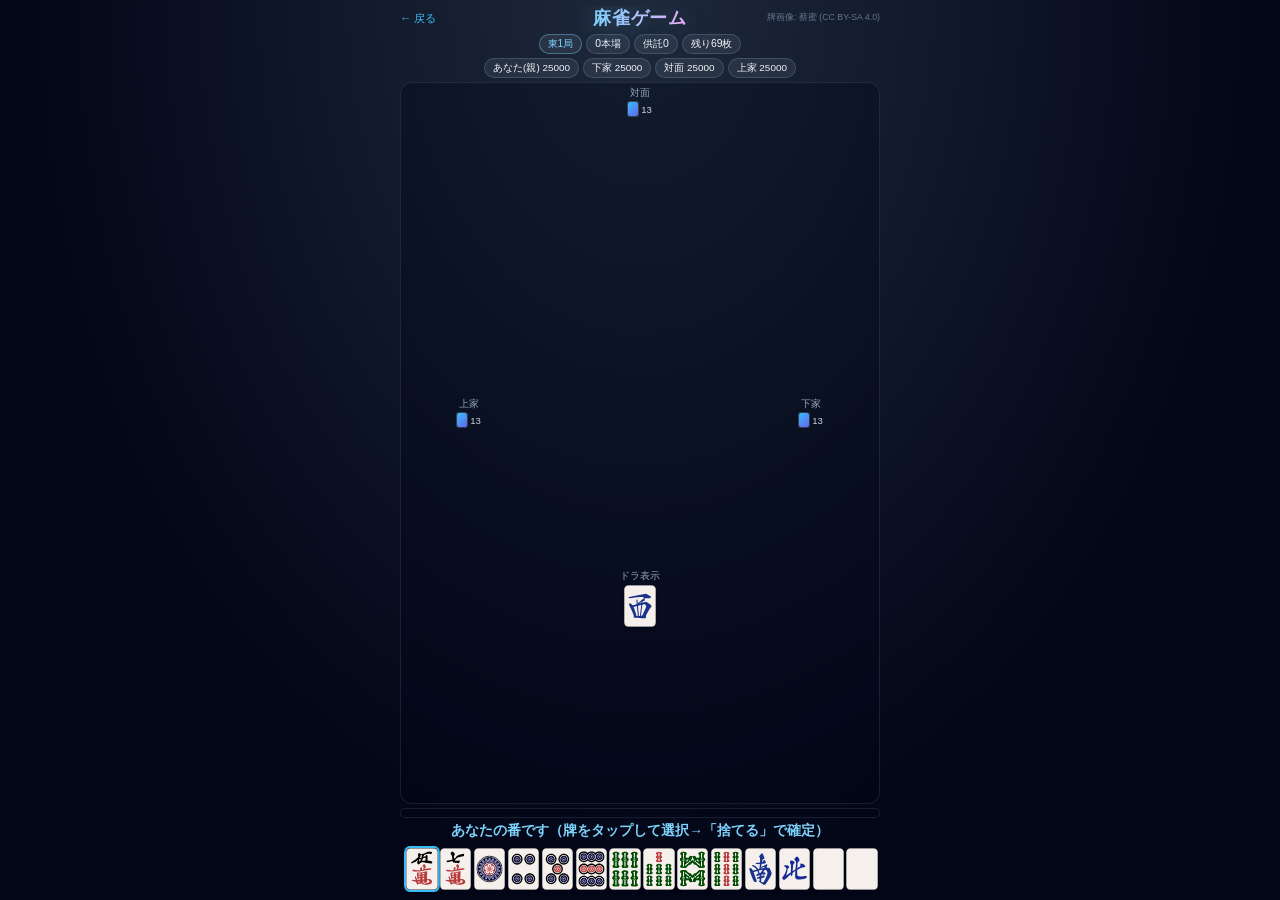
==== commit 4d70072d: "麻雀ゲームの自分の捨て牌エリアを卓から切り離して手牌の近くに固定配置 操作ボタンが表示された際に卓が縮んで上家・下家の捨て牌が隠れる問題を 軽減するため、自分の捨て牌表示を可変サイズの卓から切り離し、" ====
--- a/mahjong-game/index.html
+++ b/mahjong-game/index.html
@@ -41,11 +41,10 @@
         <div class="melds-row-mini" id="melds-right"></div>
         <div class="discard-grid" id="discard-right"></div>
       </div>
-      <div class="seat seat-bottom">
-        <div class="discard-grid" id="discard-self"></div>
-      </div>
       <div class="result-overlay" id="result-overlay"></div>
     </div>
+
+    <div class="discard-grid self-discard-grid" id="discard-self"></div>
 
     <p id="message" class="message"></p>
 
--- a/mahjong-game/style.css
+++ b/mahjong-game/style.css
@@ -128,11 +128,10 @@
   overflow: hidden;
   display: grid;
   grid-template-columns: 128px 1fr 128px;
-  grid-template-rows: minmax(0, 1fr) minmax(0, 1.3fr) minmax(0, 1fr);
+  grid-template-rows: minmax(0, 1fr) minmax(0, 1.3fr);
   grid-template-areas:
     "top top top"
-    "left center right"
-    "bottom bottom bottom";
+    "left center right";
   gap: 3px;
   background: rgba(2, 6, 23, 0.35);
   border: 1px solid rgba(148, 163, 184, 0.15);
@@ -160,10 +159,6 @@
 
 .seat-right {
   grid-area: right;
-}
-
-.seat-bottom {
-  grid-area: bottom;
 }
 
 .seat-center {
@@ -271,6 +266,16 @@
   display: none;
 }
 
+/* 自分の捨て牌は卓から切り離し、手牌の近くに固定の高さで表示する */
+.self-discard-grid {
+  flex: 0 0 auto;
+  max-height: 90px;
+  background: rgba(2, 6, 23, 0.35);
+  border: 1px solid rgba(148, 163, 184, 0.15);
+  border-radius: 10px;
+  padding: 4px;
+}
+
 .d-tile {
   flex: 0 0 auto;
   width: 22px;
@@ -319,14 +324,14 @@
 }
 
 .result-overlay {
-  grid-column: 1 / -1;
-  grid-row: 1 / -1;
+  position: fixed;
+  inset: 0;
+  z-index: 100;
   display: none;
   align-items: center;
   justify-content: center;
-  background: rgba(2, 6, 23, 0.88);
-  border-radius: 10px;
-  padding: 10px;
+  background: rgba(2, 6, 23, 0.95);
+  padding: 20px;
   overflow-y: auto;
 }
 
@@ -335,7 +340,8 @@
 }
 
 .result-card {
-  max-width: 100%;
+  width: 100%;
+  max-width: 320px;
   text-align: center;
 }
 
@@ -344,6 +350,29 @@
   font-weight: bold;
   color: #facc15;
   margin: 0 0 6px;
+}
+
+.result-hand {
+  display: flex;
+  flex-wrap: wrap;
+  gap: 3px;
+  justify-content: center;
+  margin: 0 0 10px;
+}
+
+.result-hand .tile {
+  flex: 0 0 auto;
+  width: 22px;
+  height: 29px;
+}
+
+.result-hand .tile.win-tile {
+  box-shadow: 0 0 0 2px #facc15;
+  transform: translateY(-5px);
+}
+
+.result-hand .meld-group {
+  align-self: flex-end;
 }
 
 .result-yaku {
